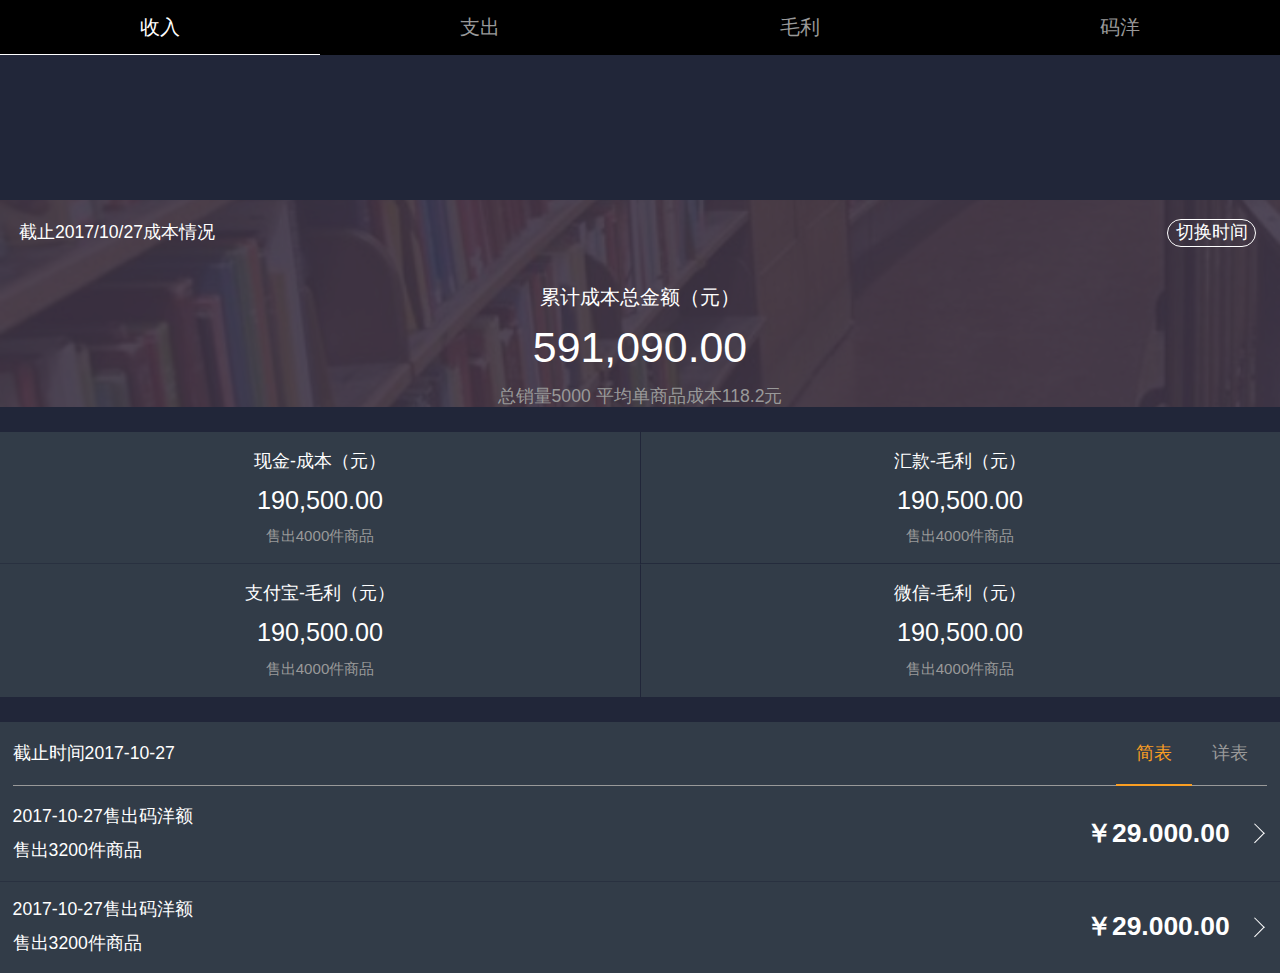
==== web/index.html @ 2b54b2db "增加" ====
<html>
<head>
<meta name="Generator" content="ECSHOP v2.7.3" />
<meta charset="utf-8" />
	<title>web</title>
	<meta name="viewport" content="width=device-width, initial-scale=1.0, maximum-scale=1.0, user-scalable=0" />
	<meta name="apple-mobile-web-app-capable" content="yes" />
	<meta name="apple-mobile-web-app-status-bar-style" content="black" />
	<meta name="format-detection" content="telephone=no" />
	<link href="css/style.css" rel="stylesheet" type="text/css" />
</head>
<body>
	<style type="text/css">
		body{background-color: #212639;color: #fff;padding-top: 200px}
		.clearfix:after {content: "."; display: block; height: 0; clear: both; visibility: hidden;}
		.global-flex{display:-webkit-box;display:-webkit-flex;display:flex}
		.global-flex_item{-webkit-box:1;-webkit-flex:1;flex: 1}
		.nav{position: fixed;top: 0;left: 0;width: 100%;text-align: center;background-color: rgba(0, 0, 0, 1)}
		.nav li{font-size: .16rem;height: .44rem;line-height: .44rem;color: #999}
		.nav li.active{color: #fff;position: relative;}
		.nav li.active:after{content: ""; position: absolute; bottom: 0; width: 100%; height: .01rem; background: #fff; left: 0;}


		/*详情*/
		.details,.grids{background: #323C48}

		.details-header{height: .5rem;line-height: .5rem;border-bottom: 1px solid #999;margin: 0 .1rem}
		.details-header_text{float: left;}
		.details-header_nav{float: right;text-align: center;}
		.details-header_nav li{width: .6rem;float: left;color: #999;position: relative;}
		.details-header_nav li.active{color: rgb(250, 158, 35);}
		.details-header_nav li.active:after{content: ""; position: absolute; bottom: -.01rem; width: 100%; height: .02rem; background: rgb(250, 158, 35); left: 0;}
		.details-content .info{position: relative;height: .73rem;display:-webkit-box;display:-webkit-flex;display:flex;align-items: center;padding: 0 .1rem}
		.details-content .info+.info:after{content: " "; position: absolute; left: 0; top: 0; right: 0; height: 1px; border-top: 1px solid #212639;  -webkit-transform-origin: 0 0; transform-origin: 0 0; -webkit-transform: scaleY(0.5); transform: scaleY(0.5); left: 0; z-index: 2;}
		.details-content .info-left{-webkit-box:1;-webkit-flex:1;flex: 1}
		.details-content .info-left p+p{margin-top: .1rem}
		.details-content .info-price{font-size: .21rem;font-weight: 700;position: relative;padding-right: .3rem}
		.details-content .info-price:after{content: " "; height: .1rem; width: .1rem; border-width: .01rem .01rem 0 0; border-color: #fff; border-style: solid; position: absolute; right: .05rem; top: 50%; -webkit-transform: translateY(-50%) rotate(45deg); transform: translateY(-50%) rotate(45deg);}
		.details-content_c a{margin-top: .01rem}

		/*金额*/
		.grids{text-align: center;margin:.2rem 0}
		.grids li{width: 50%;float: left;padding: .15rem 0;position: relative;}
		.grids li:nth-child(2n):after{content: " "; position: absolute; bottom: 0; top: 0;left: 0;  height: 200%; width: .01rem; background: #212639; -webkit-transform-origin: 0 0; transform-origin: 0 0; -webkit-transform: scaleY(0.5); transform: scaleY(0.5);  z-index: 2;}
		.grids li:nth-child(1):before,.grids li:nth-child(2):before{content: " "; position: absolute; bottom: 0; left: 0; height: .01rem; width: 200%; background: #212639; -webkit-transform-origin: 0 0; transform-origin: 0 0; -webkit-transform: scaleY(0.5); transform: scaleY(0.5); z-index: 2;}
		.grids-title{}
		.grids-price{font-size: .2rem;margin:.1rem 0;}
		.grids-sales{font-size: .12rem;color: #999}
		
		/*总计*/
		.total{text-align: center;margin-top: .3rem}
		.total-title{font-size: .16rem}
		.total-price{font-size: .34rem;margin: .1rem 0;}
		.total-sales{color: #999}


		/**/
		.content{background: url(images/book.jpg) no-repeat center;background-size: cover;}
		.content_c{background-color: rgba(60,51,70,.9);padding-top: .15rem}
		.content-top{padding:0 .15rem;align-items: center;}
		.change-date{border: 1px solid; padding: .02rem .06rem; border-radius: .2rem;}
	</style>
	<div class="page">
		<ul class="nav global-flex">
			<li class="global-flex_item active">收入</li>
			<li class="global-flex_item">支出</li>
			<li class="global-flex_item">毛利</li>
			<li class="global-flex_item">码洋</li>
		</ul>

		<div class="content">
			<div class="content_c">
				<div class="content-top clearfix global-flex">
					<span class="global-flex_item">截止2017/10/27成本情况</span>
					<span class="change-date">切换时间</span>
				</div>
				<div class="total">
					<p class="total-title">累计成本总金额（元）</p>
					<p class="total-price">591,090.00</p>
					<p class="total-sales">总销量5000 平均单商品成本118.2元</p>
				</div>

				<div class="">

				</div>
			</div>
		</div>

		<ul class="grids clearfix">
			<li>
				<p class="grids-title">现金-成本（元）</p>
				<p class="grids-price">190,500.00</p>
				<p class="grids-sales">售出4000件商品</p>
			</li>
			<li>
				<p class="grids-title">汇款-毛利（元）</p>
				<p class="grids-price">190,500.00</p>
				<p class="grids-sales">售出4000件商品</p>
			</li>
			<li>
				<p class="grids-title">支付宝-毛利（元）</p>
				<p class="grids-price">190,500.00</p>
				<p class="grids-sales">售出4000件商品</p>
			</li>
			<li>
				<p class="grids-title">微信-毛利（元）</p>
				<p class="grids-price">190,500.00</p>
				<p class="grids-sales">售出4000件商品</p>
			</li>
		</ul>

		<div class="details ">
			<div class="details-header clearfix">
				<div class="details-header_text">截止时间<span class="date">2017-10-27</span></div>
				<ul class="details-header_nav">
					<li class="active">简表</li>
					<li>详表</li>
				</ul>
			</div>
			<div class="details-content">
				<div class="details-content_c">
					<a href="" class="info">
						<div class="info-left">
							<p class="title">2017-10-27售出码洋额</p>
							<p>售出3200件商品</p>
						</div>
						<p class="info-price">￥29.000.00</p>
					</a>
					<a href="" class="info">
						<div class="info-left">
							<p class="title">2017-10-27售出码洋额</p>
							<p>售出3200件商品</p>
						</div>
						<p class="info-price">￥29.000.00</p>
					</a>
				</div>
				<div class="details-content_c ">
					
				</div>
			</div>
		</div>
	</div>
</body>
</html>
---- web/css/style.css ----
@charset "utf-8";
*{-webkit-tap-highlight-color:transparent;outline:0;margin:0;padding:0;}
html{height:100%;-webkit-text-size-adjust:100%;}
html{font-size: calc(100vw/3.75)}
@media screen and (max-width: 414px){html {font-size: 100px; } }
@media screen and (min-width: 520px){html {font-size: 126px; } }
a{text-decoration: none;color: inherit;}
body{color:#333;font-family: 'Arial Normal', 'Arial';font-size: .14rem;line-height: 1.2}
h1,h2,h3,h4,h5,h6{font-size:100%;}
i,em{font-style: normal;}
img{border:0;width:100%;height:100%;vertical-align: top;}
li{list-style: none}
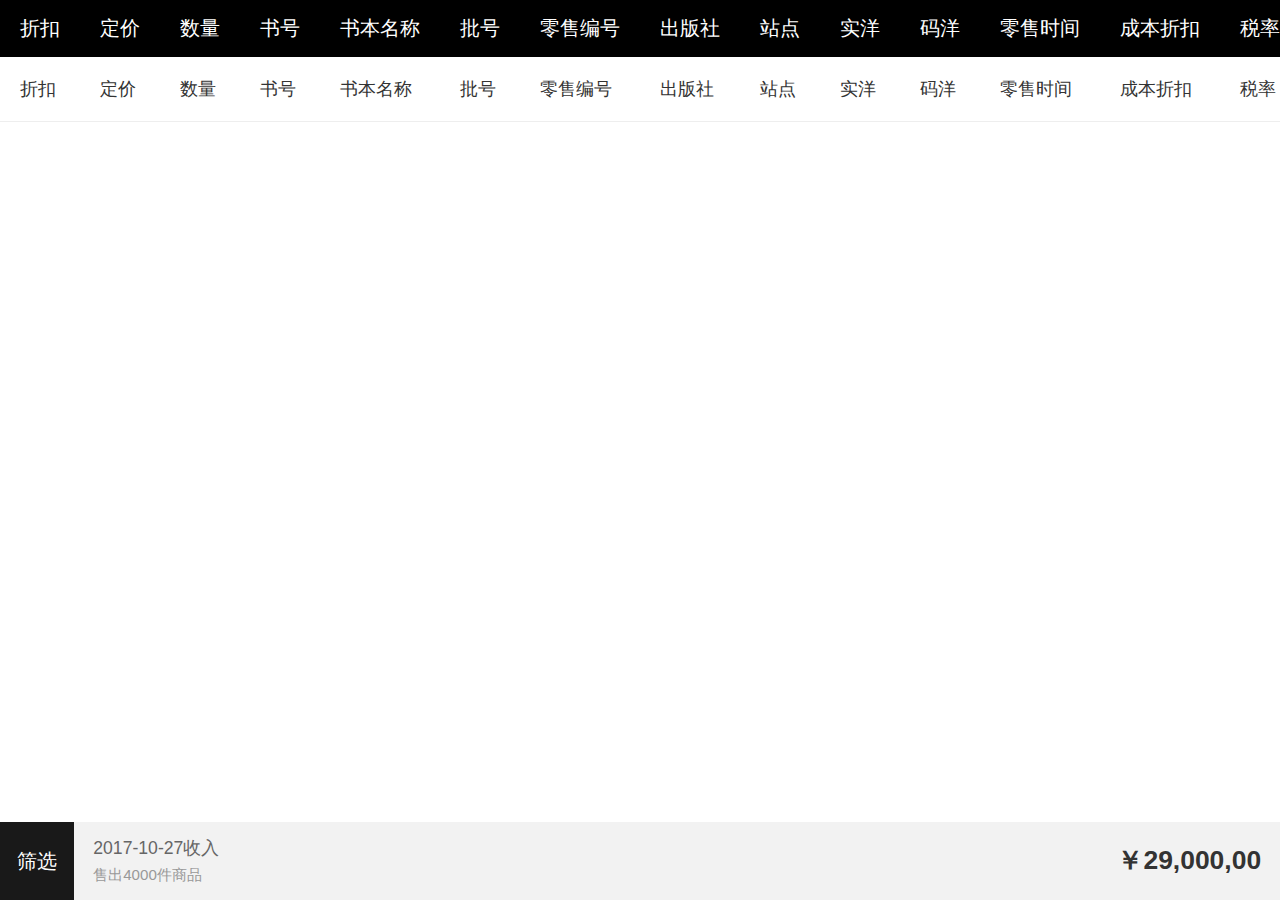
==== commit c99fac8a: "修改" ====
--- a/web/index.html
+++ b/web/index.html
@@ -8,19 +8,27 @@
 	<meta name="apple-mobile-web-app-status-bar-style" content="black" />
 	<meta name="format-detection" content="telephone=no" />
 	<link href="css/style.css" rel="stylesheet" type="text/css" />
+	<script type="text/javascript" src="js/jquery-1.9.1.min.js"></script>
 </head>
 <body>
 	<style type="text/css">
-		body{background-color: #212639;color: #fff;padding-top: 200px}
+		.page,body,html {width: calc(100vw); height: calc(100vh); overflow: hidden; position: relative;}
+		body{background-color: #212639;color: #fff;}
+		table {border-collapse: collapse; border-spacing: 0; }
+		.c-3{color: #333}
+		.c-6{color: #666}
+		.c-9{color: #999}
 		.clearfix:after {content: "."; display: block; height: 0; clear: both; visibility: hidden;}
 		.global-flex{display:-webkit-box;display:-webkit-flex;display:flex}
 		.global-flex_item{-webkit-box:1;-webkit-flex:1;flex: 1}
-		.nav{position: fixed;top: 0;left: 0;width: 100%;text-align: center;background-color: rgba(0, 0, 0, 1)}
-		.nav li{font-size: .16rem;height: .44rem;line-height: .44rem;color: #999}
-		.nav li.active{color: #fff;position: relative;}
-		.nav li.active:after{content: ""; position: absolute; bottom: 0; width: 100%; height: .01rem; background: #fff; left: 0;}
-
-
+		.topnav{text-align: center;background-color: rgba(0, 0, 0, 1)}
+		.topnav li{font-size: .16rem;height: .44rem;line-height: .44rem;color: #999}
+		.topnav li.active{color: #fff;position: relative;}
+		.topnav li.active:after{content: ""; position: absolute; bottom: 0; width: 100%; height: .01rem; background: #fff; left: 0;}
+
+		.top-contents{height: calc(100vh - .44rem);position: relative;overflow: hidden;}
+		.top-content_list{z-index: 1;position: absolute;top: 0;left: 0;height: 100%;width: 100%;overflow-y: auto;overflow-x: hidden;transition-duration: .3s;-webkit-overflow-scrolling: touch;}
+		.translateX-100{transform:translateX(100%) translateZ(0);text-align: center}
 		/*详情*/
 		.details,.grids{background: #323C48}
 
@@ -61,84 +69,291 @@
 		.change-date{border: 1px solid; padding: .02rem .06rem; border-radius: .2rem;}
 	</style>
 	<div class="page">
-		<ul class="nav global-flex">
+		<ul class="topnav global-flex">
 			<li class="global-flex_item active">收入</li>
 			<li class="global-flex_item">支出</li>
 			<li class="global-flex_item">毛利</li>
 			<li class="global-flex_item">码洋</li>
 		</ul>
-
-		<div class="content">
-			<div class="content_c">
-				<div class="content-top clearfix global-flex">
-					<span class="global-flex_item">截止2017/10/27成本情况</span>
-					<span class="change-date">切换时间</span>
-				</div>
-				<div class="total">
-					<p class="total-title">累计成本总金额（元）</p>
-					<p class="total-price">591,090.00</p>
-					<p class="total-sales">总销量5000 平均单商品成本118.2元</p>
-				</div>
-
-				<div class="">
-
+		
+		<div class="top-contents">
+			<div class="top-content_list">
+				<div class="content">
+					<div class="content_c">
+						<div class="content-top clearfix global-flex">
+							<span class="global-flex_item">截止2017/10/27成本情况</span>
+							<span class="change-date">切换时间</span>
+						</div>
+						<div class="total">
+							<p class="total-title">累计成本总金额（元）</p>
+							<p class="total-price">591,090.00</p>
+							<p class="total-sales">总销量5000 平均单商品成本118.2元</p>
+						</div>
+
+						<div class="">
+
+						</div>
+					</div>
+				</div>
+
+				<ul class="grids clearfix">
+					<li>
+						<p class="grids-title">现金-成本（元）</p>
+						<p class="grids-price">190,500.00</p>
+						<p class="grids-sales">售出4000件商品</p>
+					</li>
+					<li>
+						<p class="grids-title">汇款-毛利（元）</p>
+						<p class="grids-price">190,500.00</p>
+						<p class="grids-sales">售出4000件商品</p>
+					</li>
+					<li>
+						<p class="grids-title">支付宝-毛利（元）</p>
+						<p class="grids-price">190,500.00</p>
+						<p class="grids-sales">售出4000件商品</p>
+					</li>
+					<li>
+						<p class="grids-title">微信-毛利（元）</p>
+						<p class="grids-price">190,500.00</p>
+						<p class="grids-sales">售出4000件商品</p>
+					</li>
+				</ul>
+
+				<div class="details ">
+					<div class="details-header clearfix">
+						<div class="details-header_text">截止时间<span class="date">2017-10-27</span></div>
+						<ul class="details-header_nav">
+							<li class="active">简表</li>
+							<li>详表</li>
+						</ul>
+					</div>
+					<div class="details-content">
+						<div class="details-content_c">
+							<a href="" class="info">
+								<div class="info-left">
+									<p class="title">2017-10-27售出码洋额</p>
+									<p>售出3200件商品</p>
+								</div>
+								<p class="info-price">￥29.000.00</p>
+							</a>
+							<a href="" class="info">
+								<div class="info-left">
+									<p class="title">2017-10-27售出码洋额</p>
+									<p>售出3200件商品</p>
+								</div>
+								<p class="info-price">￥29.000.00</p>
+							</a>
+						</div>
+						<div class="details-content_c ">
+							
+						</div>
+					</div>
+				</div>
+			</div>
+			<div class="top-content_list translateX-100">
+				2
+				<div class="content">
+					<div class="content_c">
+						<div class="content-top clearfix global-flex">
+							<span class="global-flex_item">截止2017/10/27成本情况</span>
+							<span class="change-date">切换时间</span>
+						</div>
+						<div class="total">
+							<p class="total-title">累计成本总金额（元）</p>
+							<p class="total-price">591,090.00</p>
+							<p class="total-sales">总销量5000 平均单商品成本118.2元</p>
+						</div>
+
+						<div class="">
+
+						</div>
+					</div>
+				</div>
+			</div>
+			<div class="top-content_list translateX-100">
+				3
+				<div class="content">
+					<div class="content_c">
+						<div class="content-top clearfix global-flex">
+							<span class="global-flex_item">截止2017/10/27成本情况</span>
+							<span class="change-date">切换时间</span>
+						</div>
+						<div class="total">
+							<p class="total-title">累计成本总金额（元）</p>
+							<p class="total-price">591,090.00</p>
+							<p class="total-sales">总销量5000 平均单商品成本118.2元</p>
+						</div>
+
+						<div class="">
+
+						</div>
+					</div>
+				</div>
+			</div>
+			<div class="top-content_list translateX-100">
+				4
+				<div class="content">
+					<div class="content_c">
+						<div class="content-top clearfix global-flex">
+							<span class="global-flex_item">截止2017/10/27成本情况</span>
+							<span class="change-date">切换时间</span>
+						</div>
+						<div class="total">
+							<p class="total-title">累计成本总金额（元）</p>
+							<p class="total-price">591,090.00</p>
+							<p class="total-sales">总销量5000 平均单商品成本118.2元</p>
+						</div>
+
+						<div class="">
+
+						</div>
+					</div>
 				</div>
 			</div>
 		</div>
 
-		<ul class="grids clearfix">
-			<li>
-				<p class="grids-title">现金-成本（元）</p>
-				<p class="grids-price">190,500.00</p>
-				<p class="grids-sales">售出4000件商品</p>
-			</li>
-			<li>
-				<p class="grids-title">汇款-毛利（元）</p>
-				<p class="grids-price">190,500.00</p>
-				<p class="grids-sales">售出4000件商品</p>
-			</li>
-			<li>
-				<p class="grids-title">支付宝-毛利（元）</p>
-				<p class="grids-price">190,500.00</p>
-				<p class="grids-sales">售出4000件商品</p>
-			</li>
-			<li>
-				<p class="grids-title">微信-毛利（元）</p>
-				<p class="grids-price">190,500.00</p>
-				<p class="grids-sales">售出4000件商品</p>
-			</li>
-		</ul>
-
-		<div class="details ">
-			<div class="details-header clearfix">
-				<div class="details-header_text">截止时间<span class="date">2017-10-27</span></div>
-				<ul class="details-header_nav">
-					<li class="active">简表</li>
-					<li>详表</li>
-				</ul>
-			</div>
-			<div class="details-content">
-				<div class="details-content_c">
-					<a href="" class="info">
-						<div class="info-left">
-							<p class="title">2017-10-27售出码洋额</p>
-							<p>售出3200件商品</p>
-						</div>
-						<p class="info-price">￥29.000.00</p>
-					</a>
-					<a href="" class="info">
-						<div class="info-left">
-							<p class="title">2017-10-27售出码洋额</p>
-							<p>售出3200件商品</p>
-						</div>
-						<p class="info-price">￥29.000.00</p>
-					</a>
-				</div>
-				<div class="details-content_c ">
-					
-				</div>
+	</div>
+	
+
+	<!-- 详情页面样式 -->
+	<style type="text/css">
+	.details-page{position: absolute;left: 0;width: 100%;height: 100%;top: 0;background: #fff;z-index: 9}
+	.details-page .details-content{height: calc(100% - .62rem); width: 100%; overflow: auto;-webkit-overflow-scrolling: touch;}
+	.details-content_table{white-space: nowrap;}
+	.details-content_table thead{background-color: rgba(0, 0, 0, 1);}
+	.details-content_table thead th{color: #fff;font-size: .16rem;font-weight: 400;padding: 15px 20px;}
+	.details-content_table td{color: #333;font-size: .14rem;padding:20px;}
+	.details-content_table tbody tr{border-bottom:1px solid #eee;}
+	.details-page .details-footer{height: .62rem;position:relative;background-color: rgba(242, 242, 242, 1);}
+	.details-page .footer-screening{line-height: .62rem;color: #fff;width: .59rem;background-color: rgba(0, 0, 0, 0.898039215686275);text-align: center;font-size: .16rem}
+	.details-page .footer-details{align-items: center;padding:0 .15rem;}
+	.details-page .footer-price{font-size: .21rem;font-weight: 700;color: #333}
+	.details-page .sales{font-size: .12rem;margin-top: .05rem}
+	</style>
+
+	
+
+	<!-- 详情页面 -->
+	<div class="details-page ">
+		
+		<div class="details-content c-3">
+			<div class="details-content_c">
+				<table class="details-content_table">
+					<thead>
+						<tr>
+							<th>折扣</th>
+							<th>定价</th>
+							<th>数量</th>
+							<th>书号</th>
+							<th>书本名称</th>
+							<th>批号</th>
+							<th>零售编号</th>
+							<th>出版社</th>
+							<th>站点</th>
+							<th>实洋</th>
+							<th>码洋</th>
+							<th>零售时间</th>
+							<th>成本折扣</th>
+							<th>税率</th>
+							<th>库房</th>
+							<th>商品类别</th>
+							<th>总库存</th>
+							<th>费用</th>
+							<th>结算实洋</th>
+							<th>主货源</th>
+							<th>不含税实洋</th>
+							<th>税额</th>
+							<th>不含税成本</th>
+							<th>成本</th>
+							<th>毛利</th>
+						</tr>
+					</thead>
+					<tbody>
+						<tr>
+							<td>折扣</td>
+							<td>定价</td>
+							<td>数量</td>
+							<td>书号</td>
+							<td>书本名称</td>
+							<td>批号</td>
+							<td>零售编号</td>
+							<td>出版社</td>
+							<td>站点</td>
+							<td>实洋</td>
+							<td>码洋</td>
+							<td>零售时间</td>
+							<td>成本折扣</td>
+							<td>税率</td>
+							<td>库房</td>
+							<td>商品类别</td>
+							<td>总库存</td>
+							<td>费用</td>
+							<td>结算实洋</td>
+							<td>主货源</td>
+							<td>不含税实洋</td>
+							<td>税额</td>
+							<td>不含税成本</td>
+							<td>成本</td>
+							<td>毛利</td>
+						</tr>
+					</tbody>
+				</table>
 			</div>
 		</div>
+		<div class="details-footer global-flex">
+			<div class="footer-screening">筛选</div>
+			<ul class="global-flex footer-details global-flex_item">
+				<li class="global-flex_item">
+					<p class="c-6">2017-10-27收入</p>
+					<p class="c-9 sales">售出4000件商品</p>
+				</li>
+				<li>
+					<p class="footer-price">￥29,000,00</p>
+				</li>
+			</ul>
+		</div>	
 	</div>
+
+	<script type="text/javascript">
+		$('.topnav li').bind('click',function(){
+			var topnav = $('.topnav'),
+				topnav_li = topnav.find('li'),
+				topnav_c = $('.top-contents'),
+				topnav_c_l = topnav_c.find('.top-content_list'),
+				former_index = topnav_li.index(topnav.find('.active')),
+				index = $(this).index();
+
+			if($(this).hasClass('.active')){return false; }
+
+			topnav.find('.active').removeClass('active')
+			$(this).addClass('active');
+
+			if(index > former_index){
+				for(var i=0;i<index;i++){
+					topnav_c_l.eq(i).css({
+						"transform":"translateX(-100%) translateZ(0px)",
+						"-webkit-transform":"translateX(-100%) translateZ(0px)",
+					});
+				}
+				topnav_c_l.eq(index).css({
+					"transform":"translateX(0PX) translateZ(0px)",
+					"-webkit-transform":"translateX(0PX) translateZ(0px)"
+				});
+			}else{
+				for(var i=topnav_li.length;i>index;i--){
+					topnav_c_l.eq(i).css({
+						"transform":"translateX(100%) translateZ(0px)",
+						"-webkit-transform":"translateX(100%) translateZ(0px)"
+					});
+				}
+				topnav_c_l.eq(index).css({
+					"transform":"translateX(0PX) translateZ(0px)",
+					"transform":"translateX(0PX) translateZ(0px)"
+				});
+			}
+
+		})
+
+	</script>
 </body>
 </html>